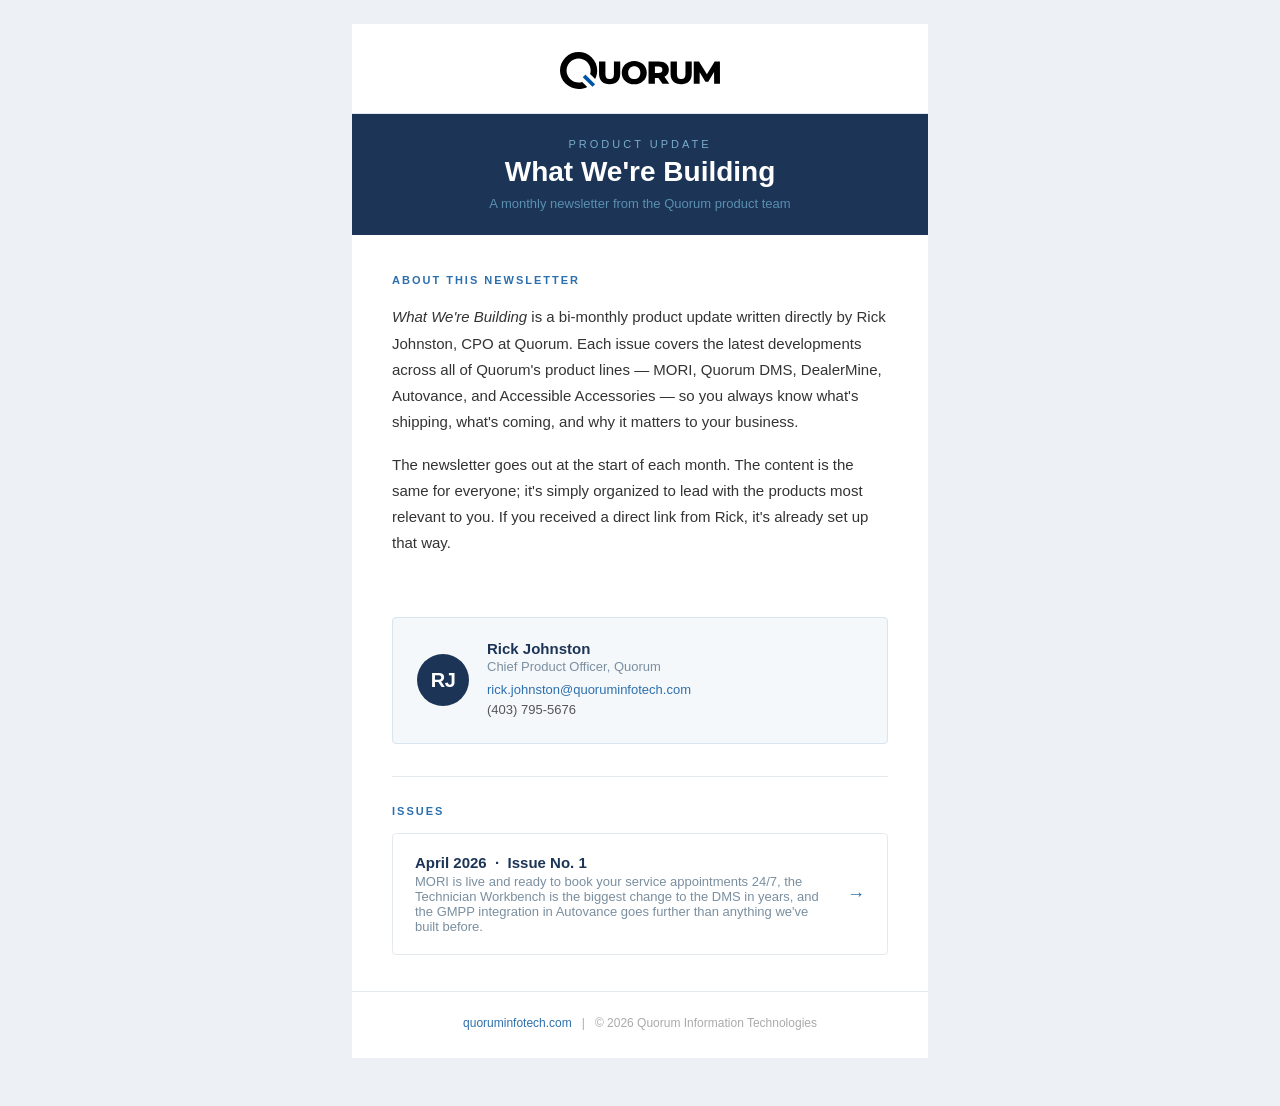
==== index.html @ f7012135 "Add Quorum favicon to site pages Added faviconV2.png to content/branding and linked it in index.html" ====
<!DOCTYPE html>
<html lang="en">
<head>
<meta charset="UTF-8">
<meta name="viewport" content="width=device-width, initial-scale=1.0">
<meta http-equiv="X-UA-Compatible" content="IE=edge">
<title>What We're Building | Quorum Product Newsletter</title>
<link rel="icon" type="image/png" href="content/branding/faviconV2.png">
<style>
  * { box-sizing: border-box; margin: 0; padding: 0; }
  body {
    background-color: #edf0f4;
    font-family: Arial, Helvetica, sans-serif;
    color: #333333;
  }

  .outer {
    max-width: 600px;
    margin: 0 auto;
    padding: 24px 12px 48px;
  }

  .card {
    background: #ffffff;
    overflow: hidden;
  }

  /* Header */
  .header-logo {
    background-color: #ffffff;
    padding: 28px 40px 20px;
    text-align: center;
    border-bottom: 1px solid #e4e9ee;
  }
  .header-logo img {
    width: 160px;
    display: inline-block;
  }
  .header-title {
    background-color: #1c3556;
    padding: 24px 40px;
    text-align: center;
  }
  .header-title .eyebrow {
    color: #7aaccc;
    font-size: 11px;
    letter-spacing: 3px;
    text-transform: uppercase;
    margin-bottom: 6px;
  }
  .header-title h1 {
    color: #ffffff;
    font-size: 28px;
    font-weight: 700;
    margin-bottom: 8px;
  }
  .header-title .subtitle {
    color: #5a8fb0;
    font-size: 13px;
  }

  /* About section */
  .about {
    padding: 36px 40px 32px;
  }
  .about .eyebrow {
    font-size: 11px;
    letter-spacing: 2px;
    text-transform: uppercase;
    color: #2c6fad;
    font-weight: 700;
    margin-bottom: 14px;
  }
  .about p {
    font-size: 15px;
    line-height: 1.75;
    color: #333333;
    margin-bottom: 16px;
  }
  .about p:last-child {
    margin-bottom: 0;
  }

  /* Contact card */
  .contact-block {
    margin: 28px 40px 0;
    background-color: #f5f8fb;
    border: 1px solid #d8e4ee;
    border-radius: 4px;
    padding: 22px 24px;
    display: flex;
    align-items: center;
    gap: 18px;
  }
  .contact-avatar {
    width: 52px;
    height: 52px;
    border-radius: 50%;
    background-color: #1c3556;
    display: flex;
    align-items: center;
    justify-content: center;
    flex-shrink: 0;
    color: #ffffff;
    font-size: 20px;
    font-weight: 700;
    letter-spacing: -0.5px;
  }
  .contact-info {}
  .contact-name {
    font-size: 15px;
    font-weight: 700;
    color: #1c3556;
    margin-bottom: 2px;
  }
  .contact-title {
    font-size: 13px;
    color: #7a8fa0;
    margin-bottom: 6px;
  }
  .contact-links {
    font-size: 13px;
    color: #555555;
    line-height: 1.6;
  }
  .contact-links a {
    color: #2c6fad;
    text-decoration: none;
  }
  .contact-links a:hover {
    text-decoration: underline;
  }

  /* Divider */
  .divider {
    padding: 0 40px;
    margin-top: 32px;
  }
  .divider hr {
    border: none;
    border-top: 1px solid #e4e9ee;
  }

  /* Issues list */
  .issues {
    padding: 28px 40px 36px;
  }
  .issues-label {
    font-size: 11px;
    letter-spacing: 2px;
    text-transform: uppercase;
    color: #2c6fad;
    font-weight: 700;
    margin-bottom: 16px;
  }

  .issue-card {
    border: 1px solid #e4e9ee;
    border-radius: 4px;
    padding: 20px 22px;
    margin-bottom: 10px;
    display: flex;
    align-items: center;
    justify-content: space-between;
    text-decoration: none;
    color: inherit;
    transition: border-color 0.15s, box-shadow 0.15s;
  }
  .issue-card:hover {
    border-color: #2c6fad;
    box-shadow: 0 2px 8px rgba(28,53,86,0.08);
  }
  .issue-card:last-child {
    margin-bottom: 0;
  }
  .issue-meta {
    flex: 1;
    min-width: 0;
  }
  .issue-title {
    font-size: 15px;
    font-weight: 700;
    color: #1c3556;
    margin-bottom: 3px;
  }
  .issue-desc {
    font-size: 13px;
    color: #7a8fa0;
  }
  .issue-arrow {
    color: #2c6fad;
    font-size: 18px;
    flex-shrink: 0;
    margin-left: 16px;
  }

  /* Footer */
  .footer {
    padding: 24px 40px 28px;
    border-top: 1px solid #e4e9ee;
    text-align: center;
  }
  .footer p {
    font-size: 12px;
    color: #aaaaaa;
  }
  .footer a {
    color: #2c6fad;
    text-decoration: none;
  }
</style>
</head>
<body>

<!-- Edition redirect: if ?edition= is present, go straight to the newsletter -->
<script>
(function () {
  var params = new URLSearchParams(location.search);
  var edition = params.get('edition');
  if (edition) {
    var valid = ['DM', 'AV', 'QDMS'];
    var upper = edition.toUpperCase();
    if (valid.indexOf(upper) !== -1) {
      var month = params.get('month') || 'april-2026';
      location.replace('newsletter-' + month + '.html?edition=' + upper);
    }
  }
}());
</script>

<div class="outer">
  <div class="card">

    <!-- Header -->
    <div class="header-logo">
      <img src="content/branding/Quorum0logo-n-01.svg" alt="Quorum">
    </div>
    <div class="header-title">
      <p class="eyebrow">PRODUCT UPDATE</p>
      <h1>What We're Building</h1>
      <p class="subtitle">A monthly newsletter from the Quorum product team</p>
    </div>

    <!-- About -->
    <div class="about">
      <p class="eyebrow">About this newsletter</p>
      <p>
        <em>What We're Building</em> is a bi-monthly product update written directly by Rick Johnston, CPO at Quorum. Each issue covers the latest developments across all of Quorum's product lines — MORI, Quorum DMS, DealerMine, Autovance, and Accessible Accessories — so you always know what's shipping, what's coming, and why it matters to your business.
      </p>
      <p>
        The newsletter goes out at the start of each month. The content is the same for everyone; it's simply organized to lead with the products most relevant to you. If you received a direct link from Rick, it's already set up that way.
      </p>
    </div>

    <!-- Contact -->
    <div class="contact-block">
      <div class="contact-avatar">RJ</div>
      <div class="contact-info">
        <div class="contact-name">Rick Johnston</div>
        <div class="contact-title">Chief Product Officer, Quorum</div>
        <div class="contact-links">
          <a href="mailto:rick.johnston@quoruminfotech.com">rick.johnston@quoruminfotech.com</a><br>
          (403) 795-5676
        </div>
      </div>
    </div>

    <div class="divider"><hr></div>

    <!-- Issues -->
    <div class="issues">
      <p class="issues-label">Issues</p>

      <a class="issue-card" href="newsletter-april-2026.html">
        <div class="issue-meta">
          <div class="issue-title">April 2026 &nbsp;·&nbsp; Issue No. 1</div>
          <div class="issue-desc">MORI is live and ready to book your service appointments 24/7, the Technician Workbench is the biggest change to the DMS in years, and the GMPP integration in Autovance goes further than anything we've built before.</div>
        </div>
        <span class="issue-arrow">→</span>
      </a>

    </div>
    <!-- /issues -->

    <!-- Footer -->
    <div class="footer">
      <p>
        <a href="https://quoruminfotech.com">quoruminfotech.com</a>
        &nbsp;&nbsp;|&nbsp;&nbsp;
        &copy; 2026 Quorum Information Technologies
      </p>
    </div>

  </div>
</div>

</body>
</html>
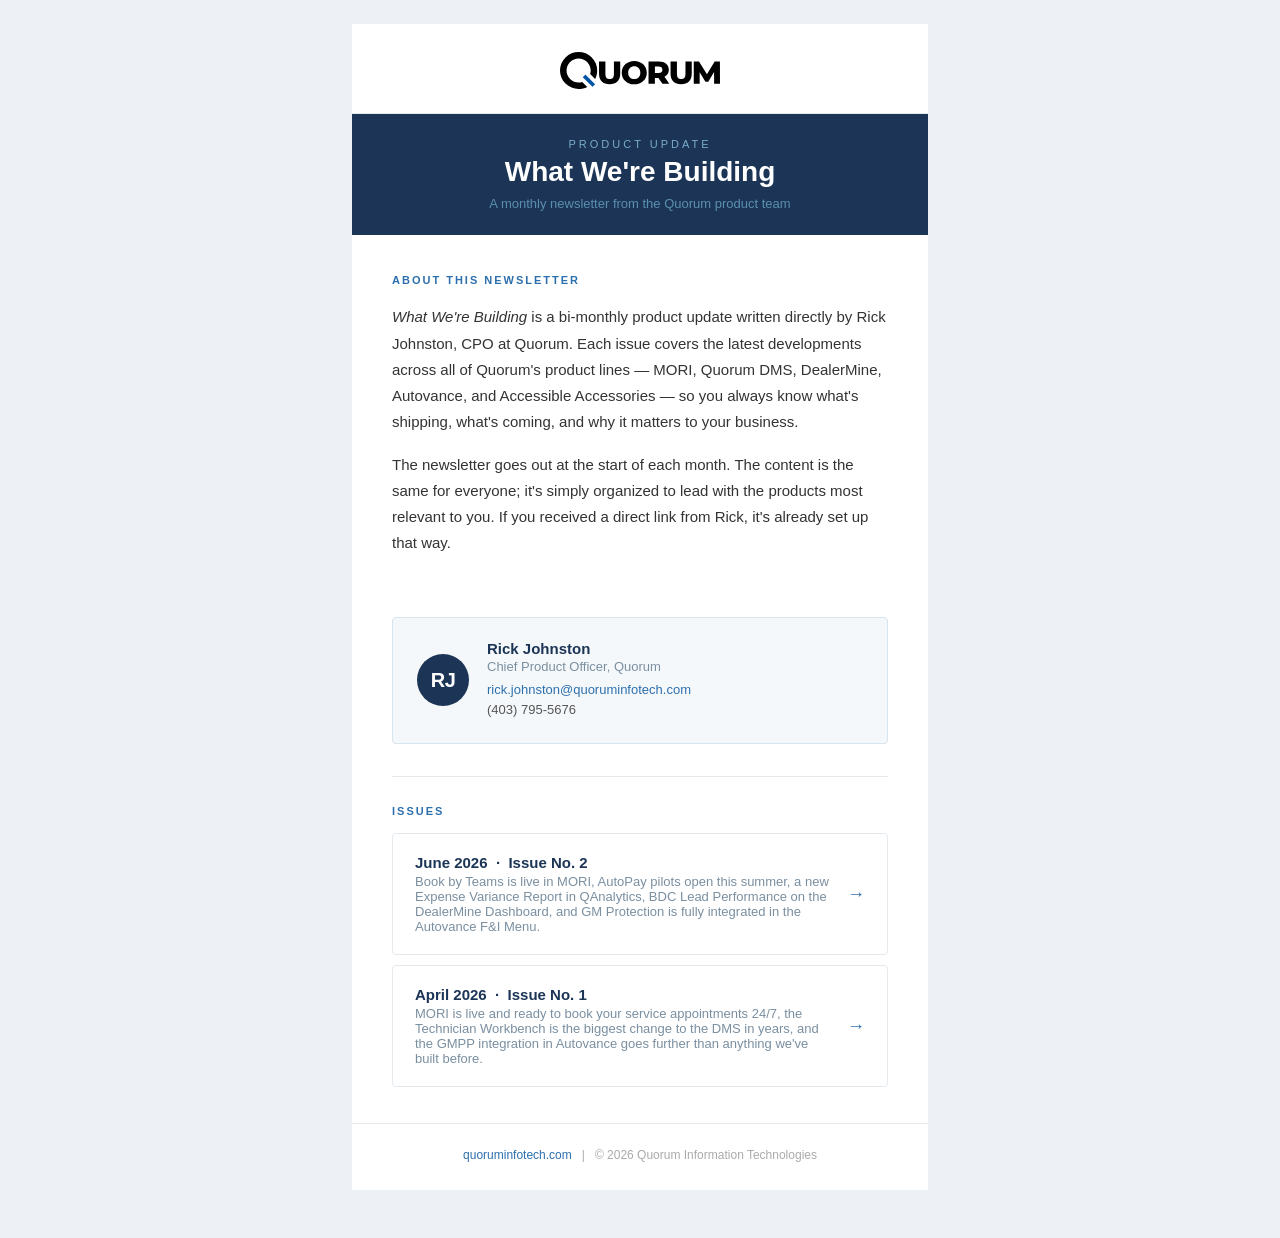
==== commit 306c569e: "Add June 2026 newsletter (Issue No. 2) Adds the June 2026 newsletter HTML and content images, fixes " ====
--- a/index.html
+++ b/index.html
@@ -271,6 +271,14 @@
     <div class="issues">
       <p class="issues-label">Issues</p>
 
+      <a class="issue-card" href="newsletter-dms-june-2026.html">
+        <div class="issue-meta">
+          <div class="issue-title">June 2026 &nbsp;·&nbsp; Issue No. 2</div>
+          <div class="issue-desc">Book by Teams is live in MORI, AutoPay pilots open this summer, a new Expense Variance Report in QAnalytics, BDC Lead Performance on the DealerMine Dashboard, and GM Protection is fully integrated in the Autovance F&amp;I Menu.</div>
+        </div>
+        <span class="issue-arrow">→</span>
+      </a>
+
       <a class="issue-card" href="newsletter-april-2026.html">
         <div class="issue-meta">
           <div class="issue-title">April 2026 &nbsp;·&nbsp; Issue No. 1</div>
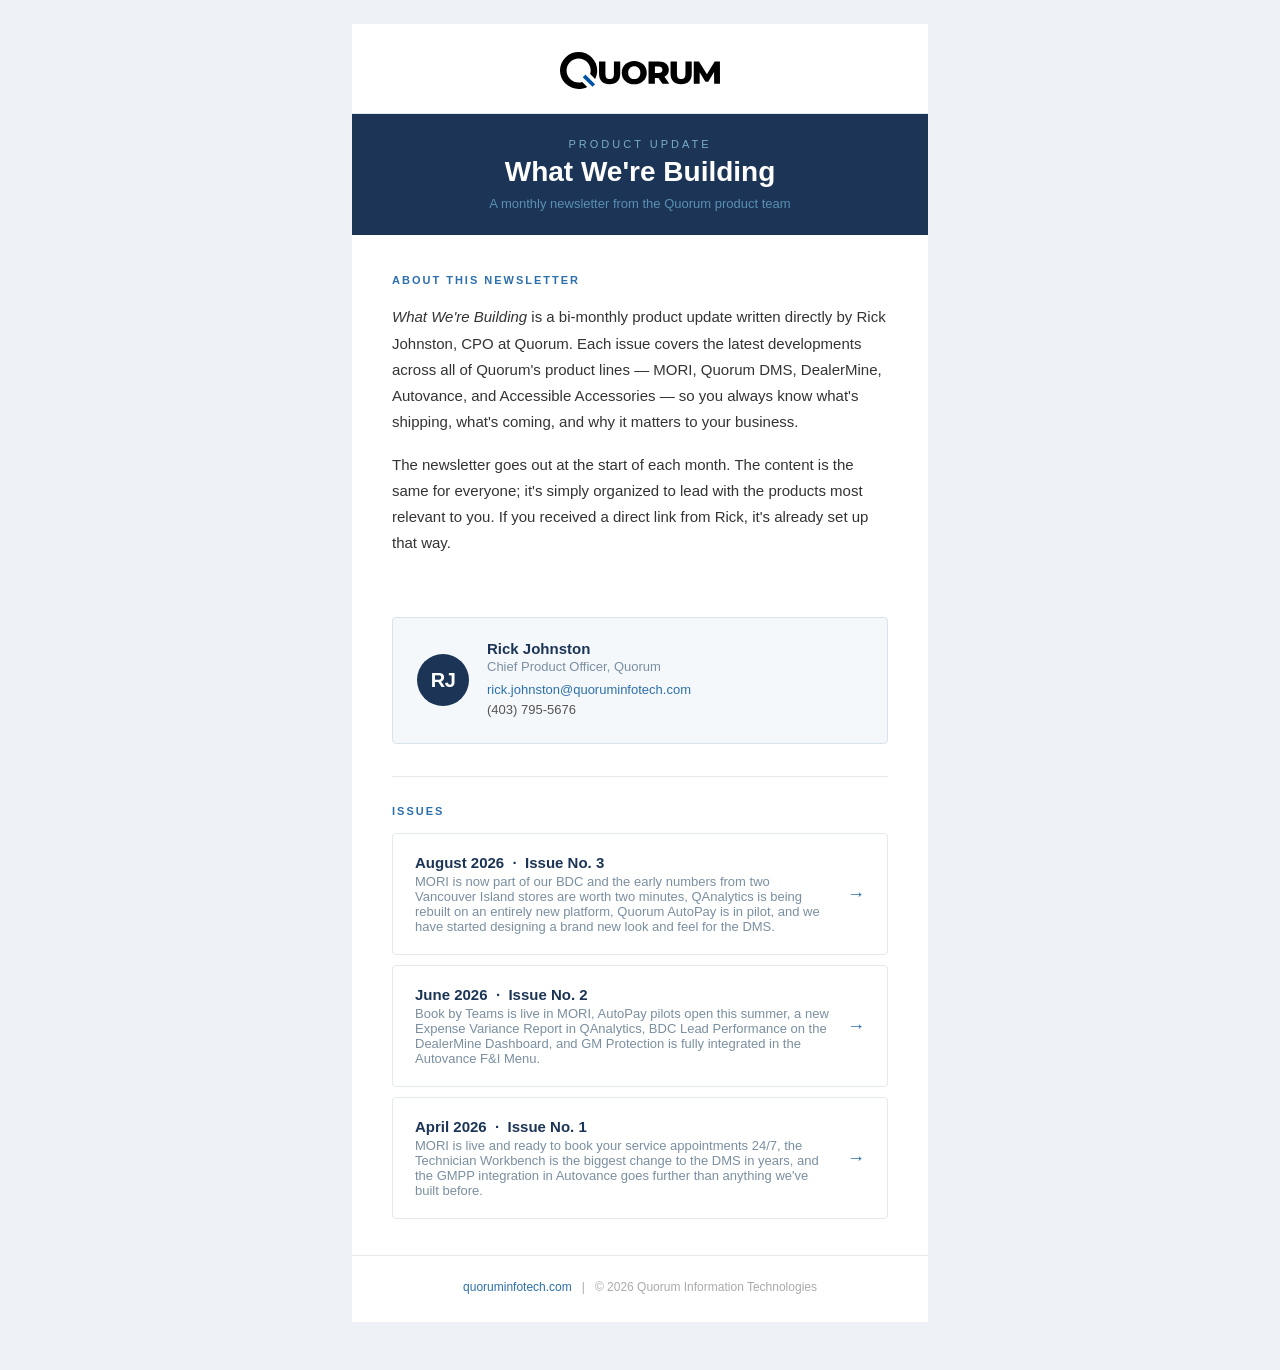
==== commit 6301859e: "Add August 2026 newsletter (Issue No. 3) Screenshots use demo values in place of live customer and s" ====
--- a/index.html
+++ b/index.html
@@ -271,6 +271,14 @@
     <div class="issues">
       <p class="issues-label">Issues</p>
 
+      <a class="issue-card" href="newsletter-august-2026.html">
+        <div class="issue-meta">
+          <div class="issue-title">August 2026 &nbsp;·&nbsp; Issue No. 3</div>
+          <div class="issue-desc">MORI is now part of our BDC and the early numbers from two Vancouver Island stores are worth two minutes, QAnalytics is being rebuilt on an entirely new platform, Quorum AutoPay is in pilot, and we have started designing a brand new look and feel for the DMS.</div>
+        </div>
+        <span class="issue-arrow">→</span>
+      </a>
+
       <a class="issue-card" href="newsletter-dms-june-2026.html">
         <div class="issue-meta">
           <div class="issue-title">June 2026 &nbsp;·&nbsp; Issue No. 2</div>
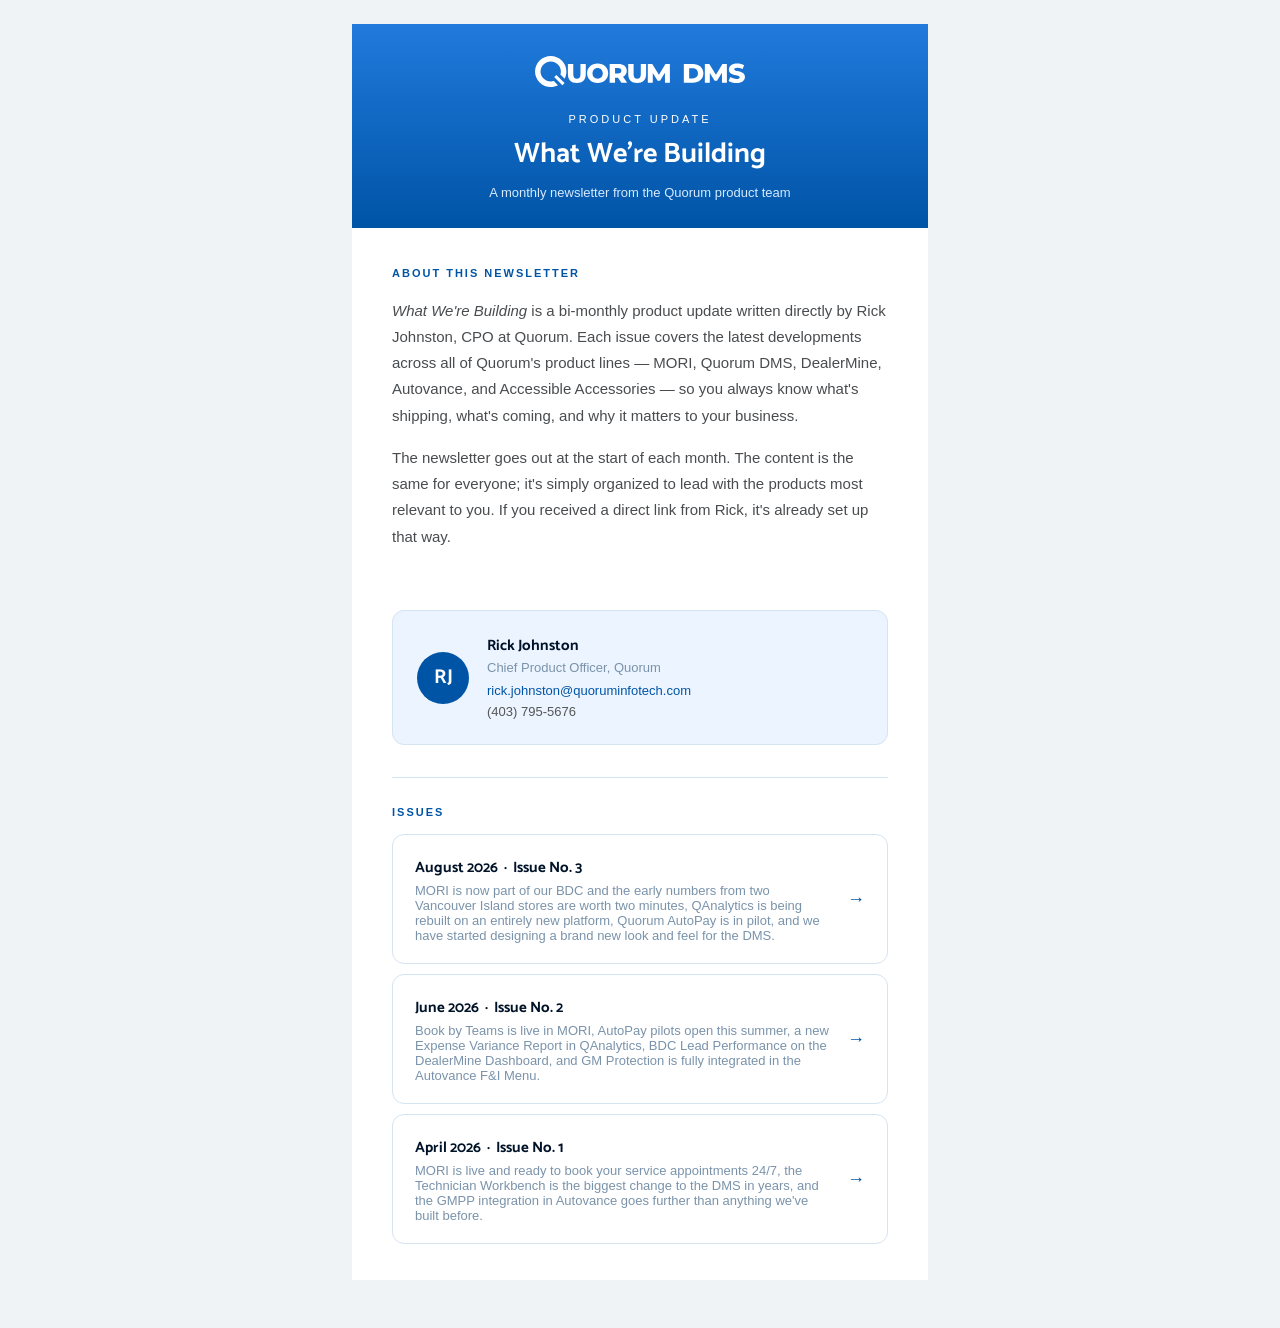
==== commit bad5132c: "Restyle newsletter editions to match each brand site. Each edition now uses that product's header, l" ====
--- a/index.html
+++ b/index.html
@@ -6,12 +6,15 @@
 <meta http-equiv="X-UA-Compatible" content="IE=edge">
 <title>What We're Building | Quorum Product Newsletter</title>
 <link rel="icon" type="image/png" href="content/branding/faviconV2.png">
+<link rel="preconnect" href="https://fonts.googleapis.com">
+<link rel="preconnect" href="https://fonts.gstatic.com" crossorigin>
+<link href="https://fonts.googleapis.com/css2?family=Catamaran:wght@600;700;800&display=swap" rel="stylesheet">
 <style>
   * { box-sizing: border-box; margin: 0; padding: 0; }
   body {
-    background-color: #edf0f4;
+    background-color: #F0F3F6;
     font-family: Arial, Helvetica, sans-serif;
-    color: #333333;
+    color: #494C4F;
   }
 
   .outer {
@@ -26,36 +29,33 @@
   }
 
   /* Header */
-  .header-logo {
-    background-color: #ffffff;
-    padding: 28px 40px 20px;
+  .header-brand {
+    background-color: #0054A6;
+    background-image: linear-gradient(180deg, #217ADC 0%, #0054A6 100%);
+    padding: 32px 40px 28px;
     text-align: center;
-    border-bottom: 1px solid #e4e9ee;
-  }
-  .header-logo img {
-    width: 160px;
+  }
+  .header-brand img {
+    width: 210px;
     display: inline-block;
-  }
-  .header-title {
-    background-color: #1c3556;
-    padding: 24px 40px;
-    text-align: center;
-  }
-  .header-title .eyebrow {
-    color: #7aaccc;
+    margin-bottom: 22px;
+  }
+  .header-brand .eyebrow {
+    color: #ffffff;
     font-size: 11px;
     letter-spacing: 3px;
     text-transform: uppercase;
     margin-bottom: 6px;
   }
-  .header-title h1 {
+  .header-brand h1 {
     color: #ffffff;
+    font-family: Catamaran, Arial, Helvetica, sans-serif;
     font-size: 28px;
     font-weight: 700;
     margin-bottom: 8px;
   }
-  .header-title .subtitle {
-    color: #5a8fb0;
+  .header-brand .subtitle {
+    color: #D6EBFF;
     font-size: 13px;
   }
 
@@ -67,14 +67,14 @@
     font-size: 11px;
     letter-spacing: 2px;
     text-transform: uppercase;
-    color: #2c6fad;
+    color: #0054A6;
     font-weight: 700;
     margin-bottom: 14px;
   }
   .about p {
     font-size: 15px;
     line-height: 1.75;
-    color: #333333;
+    color: #494C4F;
     margin-bottom: 16px;
   }
   .about p:last-child {
@@ -84,9 +84,9 @@
   /* Contact card */
   .contact-block {
     margin: 28px 40px 0;
-    background-color: #f5f8fb;
-    border: 1px solid #d8e4ee;
-    border-radius: 4px;
+    background-color: #EBF4FF;
+    border: 1px solid #D6E3F0;
+    border-radius: 12px;
     padding: 22px 24px;
     display: flex;
     align-items: center;
@@ -96,26 +96,28 @@
     width: 52px;
     height: 52px;
     border-radius: 50%;
-    background-color: #1c3556;
+    background-color: #0054A6;
     display: flex;
     align-items: center;
     justify-content: center;
     flex-shrink: 0;
     color: #ffffff;
+    font-family: Catamaran, Arial, Helvetica, sans-serif;
     font-size: 20px;
     font-weight: 700;
     letter-spacing: -0.5px;
   }
   .contact-info {}
   .contact-name {
+    font-family: Catamaran, Arial, Helvetica, sans-serif;
     font-size: 15px;
     font-weight: 700;
-    color: #1c3556;
+    color: #001329;
     margin-bottom: 2px;
   }
   .contact-title {
     font-size: 13px;
-    color: #7a8fa0;
+    color: #7A93AB;
     margin-bottom: 6px;
   }
   .contact-links {
@@ -124,7 +126,7 @@
     line-height: 1.6;
   }
   .contact-links a {
-    color: #2c6fad;
+    color: #0054A6;
     text-decoration: none;
   }
   .contact-links a:hover {
@@ -138,7 +140,7 @@
   }
   .divider hr {
     border: none;
-    border-top: 1px solid #e4e9ee;
+    border-top: 1px solid #D6E3F0;
   }
 
   /* Issues list */
@@ -149,14 +151,14 @@
     font-size: 11px;
     letter-spacing: 2px;
     text-transform: uppercase;
-    color: #2c6fad;
+    color: #0054A6;
     font-weight: 700;
     margin-bottom: 16px;
   }
 
   .issue-card {
-    border: 1px solid #e4e9ee;
-    border-radius: 4px;
+    border: 1px solid #D6E3F0;
+    border-radius: 12px;
     padding: 20px 22px;
     margin-bottom: 10px;
     display: flex;
@@ -167,8 +169,8 @@
     transition: border-color 0.15s, box-shadow 0.15s;
   }
   .issue-card:hover {
-    border-color: #2c6fad;
-    box-shadow: 0 2px 8px rgba(28,53,86,0.08);
+    border-color: #0054A6;
+    box-shadow: 0 2px 8px rgba(0, 84, 166, 0.12);
   }
   .issue-card:last-child {
     margin-bottom: 0;
@@ -178,36 +180,23 @@
     min-width: 0;
   }
   .issue-title {
+    font-family: Catamaran, Arial, Helvetica, sans-serif;
     font-size: 15px;
     font-weight: 700;
-    color: #1c3556;
+    color: #001329;
     margin-bottom: 3px;
   }
   .issue-desc {
     font-size: 13px;
-    color: #7a8fa0;
+    color: #7A93AB;
   }
   .issue-arrow {
-    color: #2c6fad;
+    color: #0054A6;
     font-size: 18px;
     flex-shrink: 0;
     margin-left: 16px;
   }
 
-  /* Footer */
-  .footer {
-    padding: 24px 40px 28px;
-    border-top: 1px solid #e4e9ee;
-    text-align: center;
-  }
-  .footer p {
-    font-size: 12px;
-    color: #aaaaaa;
-  }
-  .footer a {
-    color: #2c6fad;
-    text-decoration: none;
-  }
 </style>
 </head>
 <body>
@@ -218,11 +207,11 @@
   var params = new URLSearchParams(location.search);
   var edition = params.get('edition');
   if (edition) {
-    var valid = ['DM', 'AV', 'QDMS'];
+    var valid = ['DM', 'AV', 'QDMS', 'ACA', 'ACC'];
     var upper = edition.toUpperCase();
     if (valid.indexOf(upper) !== -1) {
-      var month = params.get('month') || 'april-2026';
-      location.replace('newsletter-' + month + '.html?edition=' + upper);
+      var month = params.get('month') || 'august-2026';
+      location.replace('newsletter-' + month + '.html?edition=' + (upper === 'ACC' ? 'ACA' : upper));
     }
   }
 }());
@@ -232,10 +221,8 @@
   <div class="card">
 
     <!-- Header -->
-    <div class="header-logo">
-      <img src="content/branding/Quorum0logo-n-01.svg" alt="Quorum">
-    </div>
-    <div class="header-title">
+    <div class="header-brand">
+      <img src="content/branding/logo-quorum-dms-white-01.svg" alt="Quorum DMS">
       <p class="eyebrow">PRODUCT UPDATE</p>
       <h1>What We're Building</h1>
       <p class="subtitle">A monthly newsletter from the Quorum product team</p>
@@ -298,15 +285,6 @@
     </div>
     <!-- /issues -->
 
-    <!-- Footer -->
-    <div class="footer">
-      <p>
-        <a href="https://quoruminfotech.com">quoruminfotech.com</a>
-        &nbsp;&nbsp;|&nbsp;&nbsp;
-        &copy; 2026 Quorum Information Technologies
-      </p>
-    </div>
-
   </div>
 </div>
 
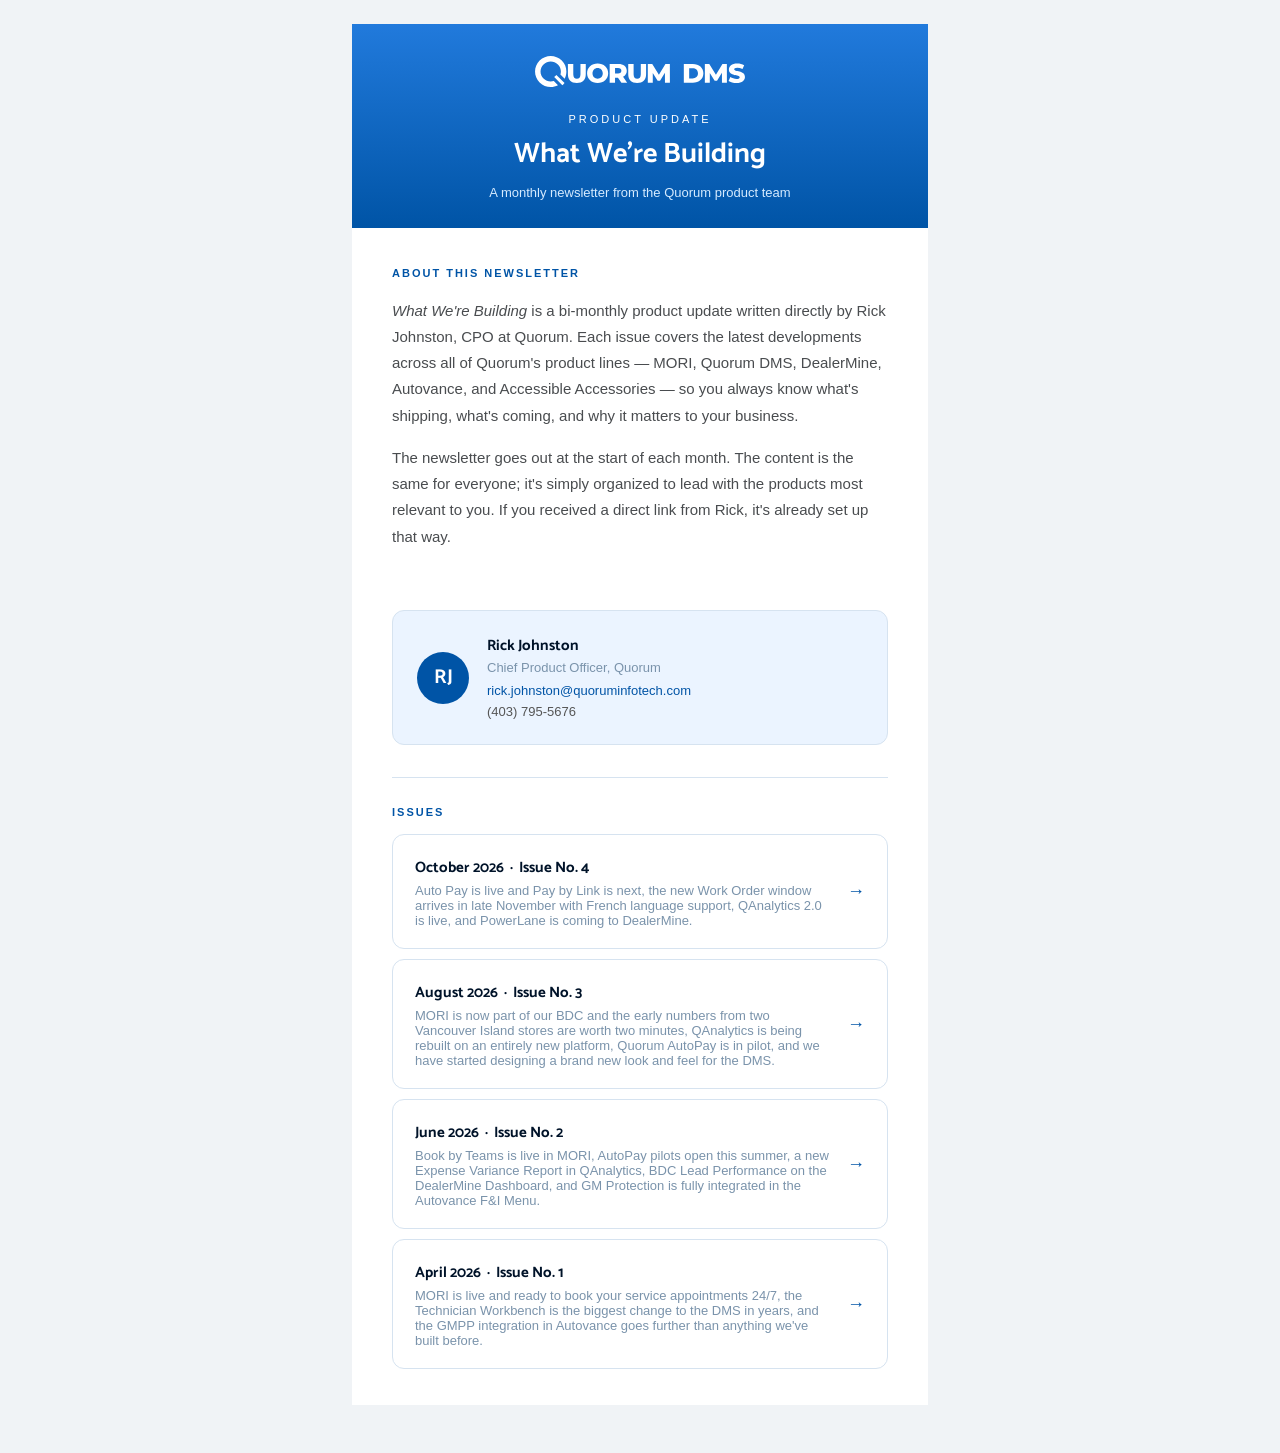
==== commit f3c5cf0a: "Add the October 2026 issue in the August layout. Co-authored-by: Cursor <cursoragent@cursor.com>" ====
--- a/index.html
+++ b/index.html
@@ -10,9 +10,20 @@
 <link rel="preconnect" href="https://fonts.gstatic.com" crossorigin>
 <link href="https://fonts.googleapis.com/css2?family=Catamaran:wght@600;700;800&display=swap" rel="stylesheet">
 <style>
+  :root {
+    --brand-primary: #0054A6;
+    --brand-navy: #001329;
+    --brand-page-bg: #F0F3F6;
+    --brand-wash: #EBF4FF;
+    --brand-border: #D6E3F0;
+    --brand-header-muted: #D6EBFF;
+    --brand-caption: #7A93AB;
+    --brand-logo-width: 210px;
+  }
+
   * { box-sizing: border-box; margin: 0; padding: 0; }
   body {
-    background-color: #F0F3F6;
+    background-color: var(--brand-page-bg);
     font-family: Arial, Helvetica, sans-serif;
     color: #494C4F;
   }
@@ -30,13 +41,13 @@
 
   /* Header */
   .header-brand {
-    background-color: #0054A6;
+    background-color: var(--brand-primary);
     background-image: linear-gradient(180deg, #217ADC 0%, #0054A6 100%);
     padding: 32px 40px 28px;
     text-align: center;
   }
   .header-brand img {
-    width: 210px;
+    width: var(--brand-logo-width);
     display: inline-block;
     margin-bottom: 22px;
   }
@@ -55,7 +66,7 @@
     margin-bottom: 8px;
   }
   .header-brand .subtitle {
-    color: #D6EBFF;
+    color: var(--brand-header-muted);
     font-size: 13px;
   }
 
@@ -67,7 +78,7 @@
     font-size: 11px;
     letter-spacing: 2px;
     text-transform: uppercase;
-    color: #0054A6;
+    color: var(--brand-primary);
     font-weight: 700;
     margin-bottom: 14px;
   }
@@ -84,8 +95,8 @@
   /* Contact card */
   .contact-block {
     margin: 28px 40px 0;
-    background-color: #EBF4FF;
-    border: 1px solid #D6E3F0;
+    background-color: var(--brand-wash);
+    border: 1px solid var(--brand-border);
     border-radius: 12px;
     padding: 22px 24px;
     display: flex;
@@ -96,7 +107,7 @@
     width: 52px;
     height: 52px;
     border-radius: 50%;
-    background-color: #0054A6;
+    background-color: var(--brand-primary);
     display: flex;
     align-items: center;
     justify-content: center;
@@ -112,12 +123,12 @@
     font-family: Catamaran, Arial, Helvetica, sans-serif;
     font-size: 15px;
     font-weight: 700;
-    color: #001329;
+    color: var(--brand-navy);
     margin-bottom: 2px;
   }
   .contact-title {
     font-size: 13px;
-    color: #7A93AB;
+    color: var(--brand-caption);
     margin-bottom: 6px;
   }
   .contact-links {
@@ -126,7 +137,7 @@
     line-height: 1.6;
   }
   .contact-links a {
-    color: #0054A6;
+    color: var(--brand-primary);
     text-decoration: none;
   }
   .contact-links a:hover {
@@ -140,7 +151,7 @@
   }
   .divider hr {
     border: none;
-    border-top: 1px solid #D6E3F0;
+    border-top: 1px solid var(--brand-border);
   }
 
   /* Issues list */
@@ -151,13 +162,13 @@
     font-size: 11px;
     letter-spacing: 2px;
     text-transform: uppercase;
-    color: #0054A6;
+    color: var(--brand-primary);
     font-weight: 700;
     margin-bottom: 16px;
   }
 
   .issue-card {
-    border: 1px solid #D6E3F0;
+    border: 1px solid var(--brand-border);
     border-radius: 12px;
     padding: 20px 22px;
     margin-bottom: 10px;
@@ -169,8 +180,8 @@
     transition: border-color 0.15s, box-shadow 0.15s;
   }
   .issue-card:hover {
-    border-color: #0054A6;
-    box-shadow: 0 2px 8px rgba(0, 84, 166, 0.12);
+    border-color: var(--brand-primary);
+    box-shadow: 0 2px 8px color-mix(in srgb, var(--brand-primary) 12%, transparent);
   }
   .issue-card:last-child {
     margin-bottom: 0;
@@ -183,15 +194,15 @@
     font-family: Catamaran, Arial, Helvetica, sans-serif;
     font-size: 15px;
     font-weight: 700;
-    color: #001329;
+    color: var(--brand-navy);
     margin-bottom: 3px;
   }
   .issue-desc {
     font-size: 13px;
-    color: #7A93AB;
+    color: var(--brand-caption);
   }
   .issue-arrow {
-    color: #0054A6;
+    color: var(--brand-primary);
     font-size: 18px;
     flex-shrink: 0;
     margin-left: 16px;
@@ -201,31 +212,15 @@
 </head>
 <body>
 
-<!-- Edition redirect: if ?edition= is present, go straight to the newsletter -->
-<script>
-(function () {
-  var params = new URLSearchParams(location.search);
-  var edition = params.get('edition');
-  if (edition) {
-    var valid = ['DM', 'AV', 'QDMS', 'ACA', 'ACC'];
-    var upper = edition.toUpperCase();
-    if (valid.indexOf(upper) !== -1) {
-      var month = params.get('month') || 'august-2026';
-      location.replace('newsletter-' + month + '.html?edition=' + (upper === 'ACC' ? 'ACA' : upper));
-    }
-  }
-}());
-</script>
-
 <div class="outer">
   <div class="card">
 
     <!-- Header -->
-    <div class="header-brand">
-      <img src="content/branding/logo-quorum-dms-white-01.svg" alt="Quorum DMS">
+    <div id="header-brand" class="header-brand">
+      <img id="header-logo" src="content/branding/logo-quorum-dms-white-01.svg" alt="Quorum DMS">
       <p class="eyebrow">PRODUCT UPDATE</p>
       <h1>What We're Building</h1>
-      <p class="subtitle">A monthly newsletter from the Quorum product team</p>
+      <p id="header-subtitle" class="subtitle">A monthly newsletter from the Quorum product team</p>
     </div>
 
     <!-- About -->
@@ -258,6 +253,14 @@
     <div class="issues">
       <p class="issues-label">Issues</p>
 
+      <a class="issue-card" href="newsletter-october-2026.html">
+        <div class="issue-meta">
+          <div class="issue-title">October 2026 &nbsp;·&nbsp; Issue No. 4</div>
+          <div class="issue-desc">Auto Pay is live and Pay by Link is next, the new Work Order window arrives in late November with French language support, QAnalytics 2.0 is live, and PowerLane is coming to DealerMine.</div>
+        </div>
+        <span class="issue-arrow">→</span>
+      </a>
+
       <a class="issue-card" href="newsletter-august-2026.html">
         <div class="issue-meta">
           <div class="issue-title">August 2026 &nbsp;·&nbsp; Issue No. 3</div>
@@ -288,5 +291,7 @@
   </div>
 </div>
 
+<script src="theme.js"></script>
+
 </body>
 </html>
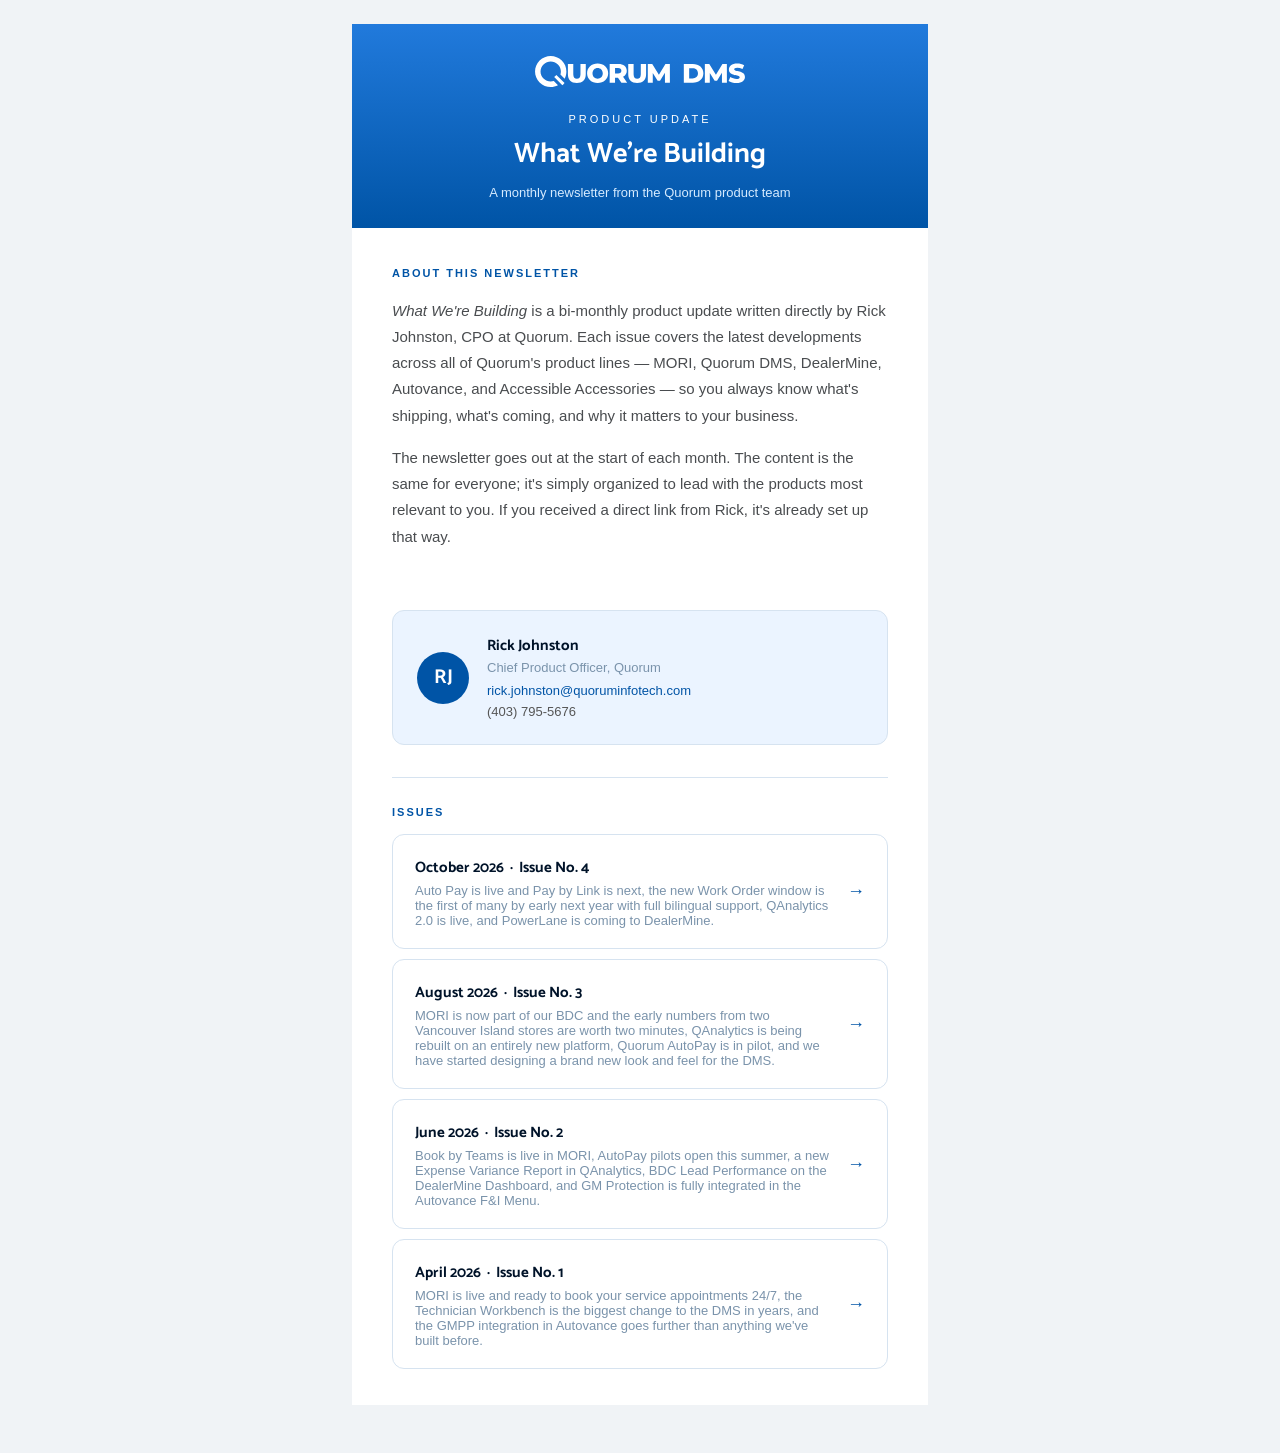
==== commit a9ff1f74: "Frame the new Work Order window as the start of many windows and full bilingual support. Co-authored" ====
--- a/index.html
+++ b/index.html
@@ -256,7 +256,7 @@
       <a class="issue-card" href="newsletter-october-2026.html">
         <div class="issue-meta">
           <div class="issue-title">October 2026 &nbsp;·&nbsp; Issue No. 4</div>
-          <div class="issue-desc">Auto Pay is live and Pay by Link is next, the new Work Order window arrives in late November with French language support, QAnalytics 2.0 is live, and PowerLane is coming to DealerMine.</div>
+          <div class="issue-desc">Auto Pay is live and Pay by Link is next, the new Work Order window is the first of many by early next year with full bilingual support, QAnalytics 2.0 is live, and PowerLane is coming to DealerMine.</div>
         </div>
         <span class="issue-arrow">→</span>
       </a>
